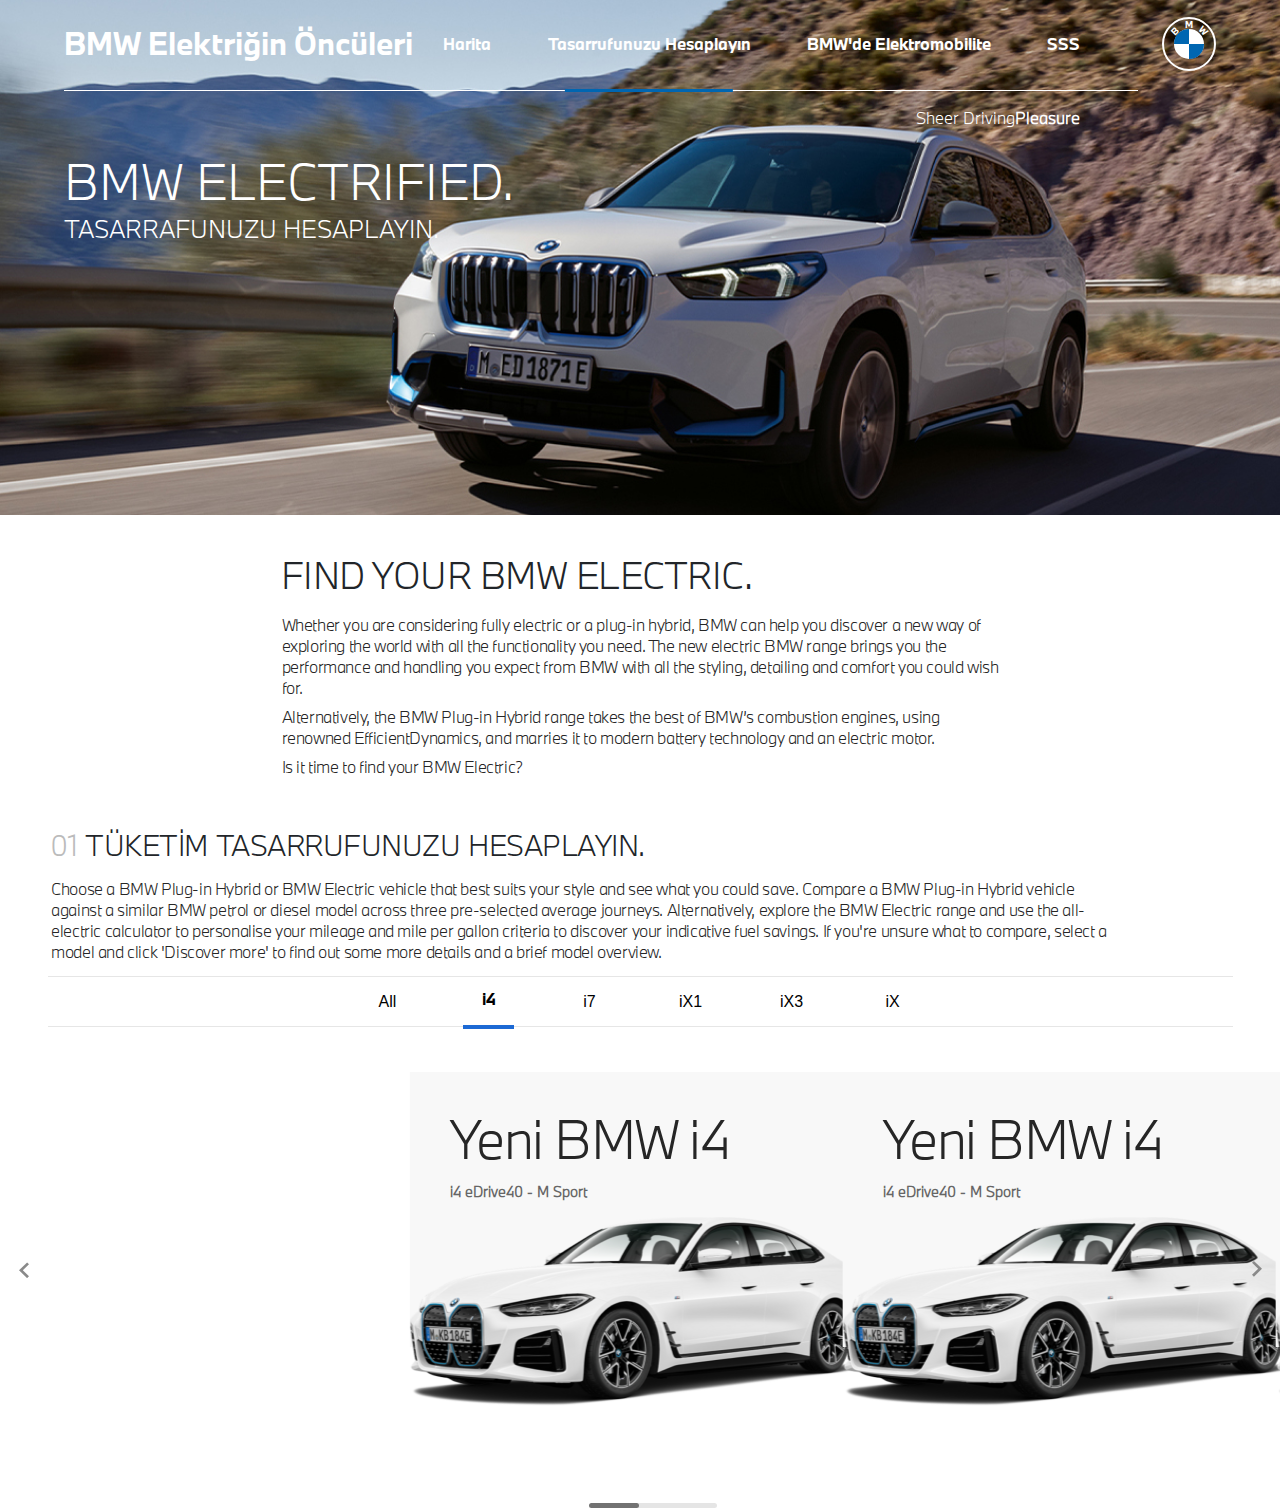
==== calculate-savings.html @ fb5e74b5 "swiper start" ====
<!DOCTYPE html>
<html lang="en">

<head>
    <meta charset="UTF-8">
    <meta http-equiv="X-UA-Compatible" content="IE=edge">
    <link rel="stylesheet" href="assets/css/style.css" />
    <link rel="stylesheet" href="https://cdn.jsdelivr.net/npm/bootstrap@4.3.1/dist/css/bootstrap.min.css"
        integrity="sha384-ggOyR0iXCbMQv3Xipma34MD+dH/1fQ784/j6cY/iJTQUOhcWr7x9JvoRxT2MZw1T" crossorigin="anonymous">
        <link
  rel="stylesheet"
  href="https://cdn.jsdelivr.net/npm/swiper@8/swiper-bundle.min.css"
/>
    <meta name="viewport" content="width=device-width, initial-scale=1.0">
    <title>Document</title>
</head>

<body>
    <header>
        <div class="banner">
            <div class="banner-container text-white">
                <div class="navigation-bar d-flex flex-column justify-content-center align-items-center">
                    <div class="navigation d-flex align-items-center justify-content-between">
                        <div id="menuButton" onclick="openNav()">
                            <div class="bar"></div>
                            <div class="bar"></div>
                            <div class="bar"></div>
                        </div>
                        <div id="mySidebar" class="sidebar">
                            <div class="menuHeader d-flex justify-content-between align-items-center">
                                <div>
                                    BMW Elektrix
                                </div>
                                <div class="logoContainer logo-54">
                                    <div class="logo logo-54" style="border: 2px solid#6F6F6F;">
                                        <span class="b" style="color:#6F6F6F">B</span>
                                        <span class="m" style="color:#6F6F6F">M</span>
                                        <span class="w" style="color:#6F6F6F">W</span>
                                        <div class="circle-inner" style="border: 1px solid #6F6F6F;">
                                            <div class="shape s1"></div>
                                            <div class="shape s2"></div>
                                            <div class="shape s3"></div>
                                            <div class="shape s4"></div>
                                        </div>
                                    </div>
                                </div>
                            </div>
                            <div>
                                <div class="menuOptions">
                                    <div class="closeButton">
                                        <a href="javascript:void(0)" onclick="closeNav()">
                                            <i>
                                                <img src="assets/icons/Close.svg">
                                            </i>
                                        </a>
                                    </div>
                                    <ul>
                                        <li>
                                            <a href="#">
                                                <span>Harita</span>
                                                <i>
                                                    <img src="assets/icons/Path.svg">
                                                </i>
                                            </a>
                                        </li>
                                        <li>
                                            <a href="#">
                                                <span>Tasarrufunuzu Hesaplayın</span>
                                                <i>
                                                    <img src="assets/icons/Path.svg">
                                                </i>
                                            </a>
                                        </li>
                                        <li>
                                            <a href="#">
                                                <span>Sıkça Sorulan Sorular</span>
                                                <i>
                                                    <img src="assets/icons/Path.svg">
                                                </i>
                                            </a>
                                        </li>
                                        <li>
                                            <a href="#">
                                                <span>BMW'de Elektromobilite</span>
                                                <i>
                                                    <img src="assets/icons/Path.svg">
                                                </i>
                                            </a>
                                        </li>
                                    </ul>
                                </div>
                            </div>
                        </div>
                        <nav class="d-flex justify-content-between align-items-center text-center">
                            <div class="nav-title">
                                <span>BMW Elektriğin Öncüleri</span>
                            </div>
                            <div class="nav-item">
                                <a href="#">Harita</a>
                            </div>
                            <div class="nav-item nav-item-active">
                                <a href="#">Tasarrufunuzu Hesaplayın</a>
                            </div>
                            <div class="nav-item">
                                <a href="#">BMW'de Elektromobilite</a>
                            </div>
                            <div class="nav-item">
                                <a href="#">SSS</a>
                            </div>
                        </nav>
                        <div>
                            <div class="logoContainer logo-54">
                                <div class="logo logo-54">
                                    <span class="b">B</span><span class="m">M</span><span class="w">W</span>
                                    <div class="circle-inner">
                                        <div class="shape s1"></div>
                                        <div class="shape s2"></div>
                                        <div class="shape s3"></div>
                                        <div class="shape s4"></div>
                                    </div>
                                </div>
                            </div>
                        </div>
                    </div>
                    <div class="nav-sub-text lightText">
                        Sheer Driving <span style="font-weight: bold;"> Pleasure</span>
                    </div>
                </div>
                <div class="bannerTextsDiv lightText">
                    <h1 class="banner-title">BMW ELECTRIFIED.</h1>
                    <h2 class="banner-text">TASARRAFUNUZU HESAPLAYIN.</h2>
                </div>
            </div>
        </div>
    </header>

    <main>
        <section class="section-findYour section-container">
            <div class="findYour d-flex flex-column lightText">
                <h2 class="findYour-title">
                    FIND YOUR BMW ELECTRIC.
                </h2>
                <div class="findYour-texts">
                    <h3>
                        Whether you are considering fully electric or a plug-in hybrid, BMW can help you discover a new
                        way
                        of
                        exploring the
                        world with all the functionality you need. The new electric BMW range brings you the performance
                        and
                        handling
                        you expect from BMW with all the styling, detailing and comfort you could wish for.
                    </h3>
                    <h3>
                        Alternatively, the BMW Plug-in Hybrid range takes the best of BMW’s combustion engines, using
                        renowned
                        EfficientDynamics, and marries it to modern battery technology and an electric motor.
                    </h3>
                    <h3>
                        Is it time to find your BMW Electric?
                    </h3>
                </div>
            </div>
        </section>
        <section class="section-01 section-container">
            <div class="group01 d-flex flex-column lightText">
                <h2 class="group01-title">
                    <span style="color: #BBBBBB;">01</span> <span>TÜKETİM</span> <span>TASARRUFUNUZU</span> <span>HESAPLAYIN.</span>
                </h2>
                <h3 class="group01-texts">
                    Choose a BMW Plug-in Hybrid or BMW Electric vehicle that best suits your style and see what you
                    could
                    save. Compare a BMW Plug-in Hybrid vehicle against a similar BMW petrol or diesel model across three
                    pre-selected average journeys. Alternatively, explore the BMW Electric range and use the
                    all-electric
                    calculator to personalise your mileage and mile per gallon criteria to discover your indicative fuel
                    savings. If you're unsure what to compare, select a model and click 'Discover more' to find out some
                    more details and a brief model overview.
                </h3>
            </div>
        </section>
        <section class="models-nav-section">
            <div class="models-nav-container d-flex justify-content-center">
                <div class="models-nav d-flex justify-content-between align-items-center">
                    <div class="models-nav-item">
                        <a href="#">All</a>
                    </div>
                    <div class="models-nav-item models-nav-item-active">
                        <a href="#">i4</a>
                    </div>
                    <div class="models-nav-item">
                        <a href="#">i7</a>
                    </div>
                    <div class="models-nav-item">
                        <a href="#">iX1</a>
                    </div>
                    <div class="models-nav-item">
                        <a href="#">iX3</a>
                    </div>
                    <div class="models-nav-item">
                        <a href="#">iX</a>
                    </div>
            </div>
            </div>
        </section>
        <section class="models-select-section">
            <div class="models-select-container">
                <div class="swiper parent-slider">
                    <div class="swiper-wrapper">
                      <div class="swiper-slide">
                        <div class="slide-content">
                            <div class="slide-texts">
                                <h2 class="slide-title">Yeni BMW i4</h2>
                                <p class="slide-text">i4 eDrive40 - M Sport</p>
                            </div>
                            <img src="assets/images/ssws4gz2ka14vjafolvwyneys0ac 1.png">
                        </div>
                      </div>
                      <div class="swiper-slide">
                        <div class="slide-content">
                            <div class="slide-texts">
                                <h2 class="slide-title">Yeni BMW i4</h2>
                                <p class="slide-text">i4 eDrive40 - M Sport</p>
                            </div>
                            <img src="assets/images/ssws4gz2ka14vjafolvwyneys0ac 1.png">
                        </div>
                      </div>
                      <div class="swiper-slide">
                        <div class="slide-content">
                            <div class="slide-texts">
                                <h2 class="slide-title">Yeni BMW i4</h2>
                                <p class="slide-text">i4 eDrive40 - M Sport</p>
                            </div>
                            <img src="assets/images/ssws4gz2ka14vjafolvwyneys0ac 1.png">
                        </div>
                      </div>
                    </div>
                  
                    <!-- If we need navigation buttons -->
                    <div class="swiper-button-prev"><i><img src="assets/icons/Path.svg" style="rotate:180deg"></i></div>
                    <div class="swiper-button-next"><i><img src="assets/icons/Path.svg"></i></div>
                  
                    <!--
                    <div class="select-model-button bg-warning">
                        <button><i><img src="assets/icons/Vector.svg"></i>Bu modeli seç</button>
                    </div>
                    -->

                    <!-- If we need scrollbar -->
                    <div class="swiper-scrollbar"></div>
                  </div>
            </div>
        </section>
    </main>

    <footer>

    </footer>

</body>
<script src="https://cdn.jsdelivr.net/npm/bootstrap@4.3.1/dist/js/bootstrap.min.js"
    integrity="sha384-JjSmVgyd0p3pXB1rRibZUAYoIIy6OrQ6VrjIEaFf/nJGzIxFDsf4x0xIM+B07jRM"
    crossorigin="anonymous"></script>
    <script src="https://cdn.jsdelivr.net/npm/swiper@8/swiper-bundle.min.js"></script>
<script src="https://code.jquery.com/jquery-3.3.1.slim.min.js"
    integrity="sha384-q8i/X+965DzO0rT7abK41JStQIAqVgRVzpbzo5smXKp4YfRvH+8abtTE1Pi6jizo"
    crossorigin="anonymous"></script>
<script src="https://cdn.jsdelivr.net/npm/popper.js@1.14.7/dist/umd/popper.min.js"
    integrity="sha384-UO2eT0CpHqdSJQ6hJty5KVphtPhzWj9WO1clHTMGa3JDZwrnQq4sF86dIHNDz0W1"
    crossorigin="anonymous"></script>
<script src="assets/js/index.js"></script>

</html>
---- assets/css/style.css ----
@import "./_reboot.css";
@import "./header.css";
@import "./utils.css";
@import "./calculate-savings/section-findYour.css";
@import "./calculate-savings/section-01.css";
@import "./calculate-savings/models-nav-section.css";
@import "./calculate-savings/models-select-section.css";


@font-face {
  font-family: 'BMWTypeNext-Light';
  src:  url('../fonts/BMWTypeNext-Light.woff2') format('woff2');
  src:  url('../fonts/BMWTypeNext-Light.woff2') format('woff');
}

@font-face {
  font-family: 'BMWTypeNext-Bold';
  src:  url('../fonts/BMWTypeNext-Bold.woff2') format('woff2');
  src:  url('../fonts/BMWTypeNext-Bold.woff2') format('woff');
}
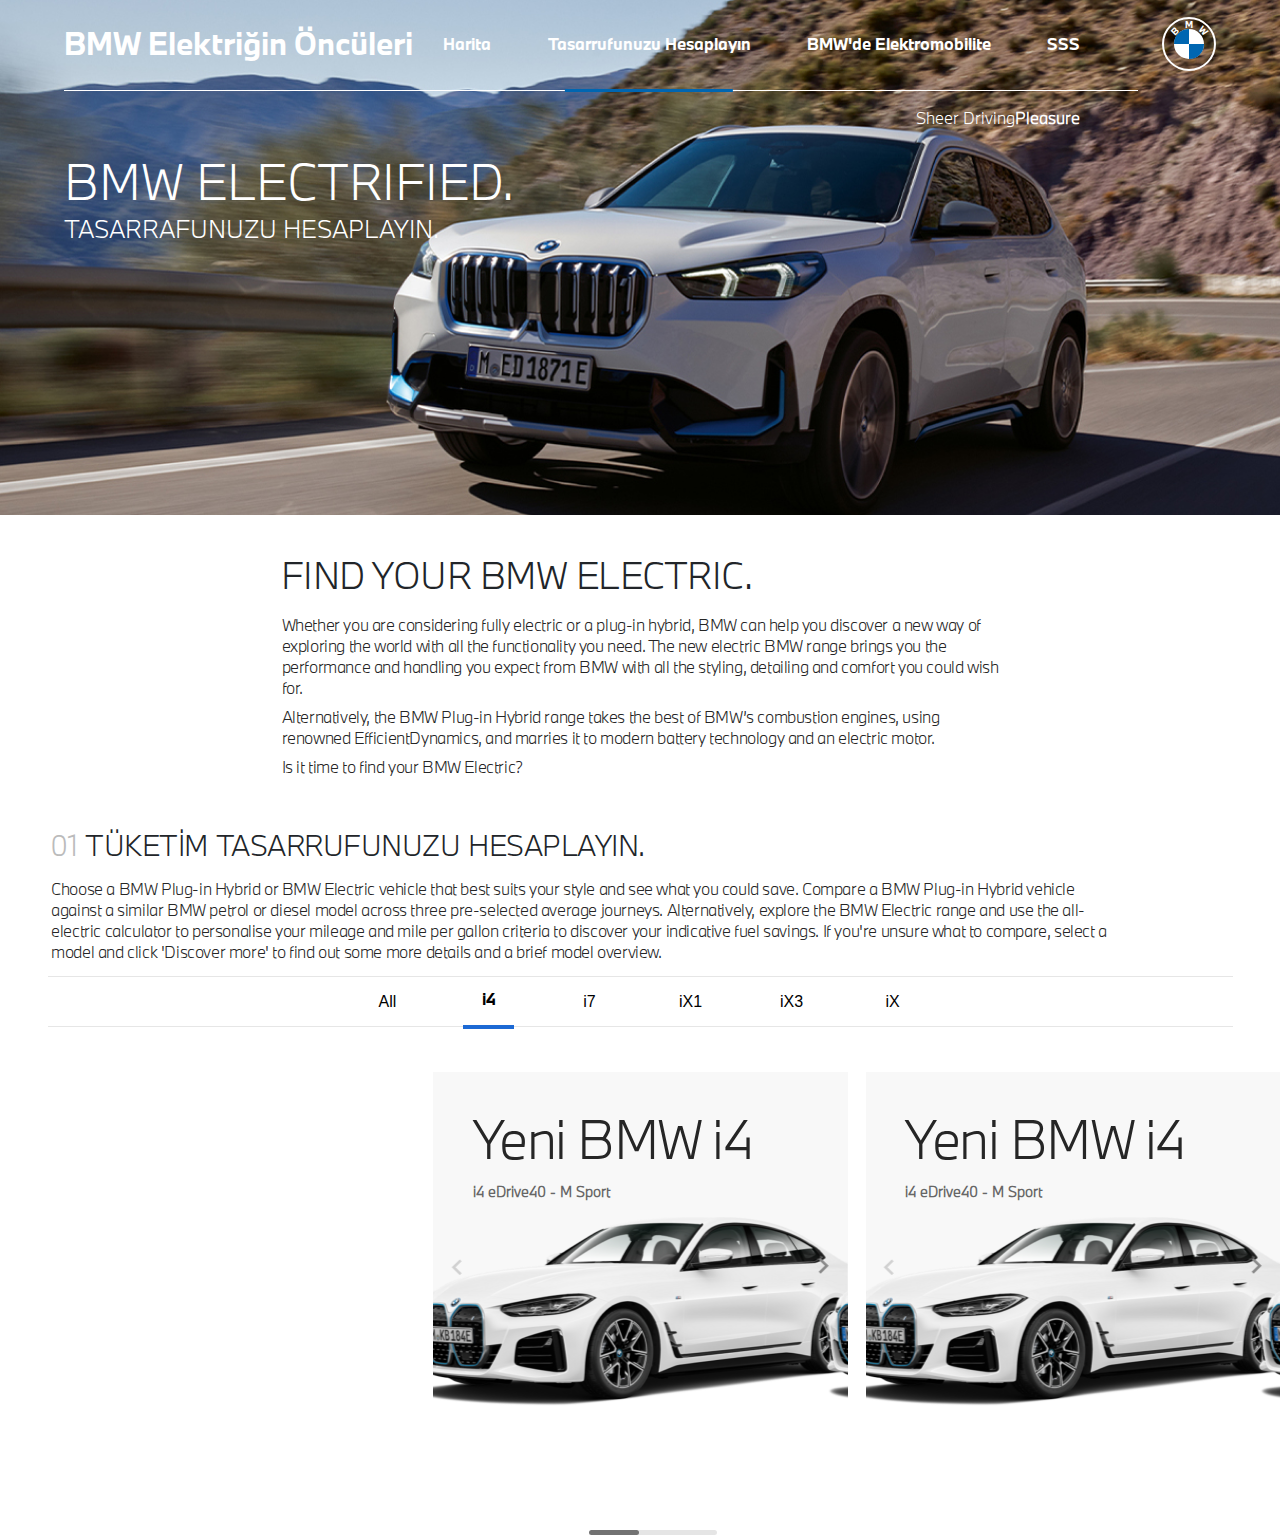
==== commit c261d0a5: "swiper completed, data should be fetched" ====
--- a/calculate-savings.html
+++ b/calculate-savings.html
@@ -7,10 +7,7 @@
     <link rel="stylesheet" href="assets/css/style.css" />
     <link rel="stylesheet" href="https://cdn.jsdelivr.net/npm/bootstrap@4.3.1/dist/css/bootstrap.min.css"
         integrity="sha384-ggOyR0iXCbMQv3Xipma34MD+dH/1fQ784/j6cY/iJTQUOhcWr7x9JvoRxT2MZw1T" crossorigin="anonymous">
-        <link
-  rel="stylesheet"
-  href="https://cdn.jsdelivr.net/npm/swiper@8/swiper-bundle.min.css"
-/>
+    <link rel="stylesheet" href="https://cdn.jsdelivr.net/npm/swiper@8/swiper-bundle.min.css" />
     <meta name="viewport" content="width=device-width, initial-scale=1.0">
     <title>Document</title>
 </head>
@@ -165,7 +162,8 @@
         <section class="section-01 section-container">
             <div class="group01 d-flex flex-column lightText">
                 <h2 class="group01-title">
-                    <span style="color: #BBBBBB;">01</span> <span>TÜKETİM</span> <span>TASARRUFUNUZU</span> <span>HESAPLAYIN.</span>
+                    <span style="color: #BBBBBB;">01</span> <span>TÜKETİM</span> <span>TASARRUFUNUZU</span>
+                    <span>HESAPLAYIN.</span>
                 </h2>
                 <h3 class="group01-texts">
                     Choose a BMW Plug-in Hybrid or BMW Electric vehicle that best suits your style and see what you
@@ -200,55 +198,150 @@
                     <div class="models-nav-item">
                         <a href="#">iX</a>
                     </div>
-            </div>
+                </div>
             </div>
         </section>
         <section class="models-select-section">
             <div class="models-select-container">
                 <div class="swiper parent-slider">
                     <div class="swiper-wrapper">
-                      <div class="swiper-slide">
-                        <div class="slide-content">
-                            <div class="slide-texts">
-                                <h2 class="slide-title">Yeni BMW i4</h2>
-                                <p class="slide-text">i4 eDrive40 - M Sport</p>
-                            </div>
-                            <img src="assets/images/ssws4gz2ka14vjafolvwyneys0ac 1.png">
-                        </div>
-                      </div>
-                      <div class="swiper-slide">
-                        <div class="slide-content">
-                            <div class="slide-texts">
-                                <h2 class="slide-title">Yeni BMW i4</h2>
-                                <p class="slide-text">i4 eDrive40 - M Sport</p>
-                            </div>
-                            <img src="assets/images/ssws4gz2ka14vjafolvwyneys0ac 1.png">
-                        </div>
-                      </div>
-                      <div class="swiper-slide">
-                        <div class="slide-content">
-                            <div class="slide-texts">
-                                <h2 class="slide-title">Yeni BMW i4</h2>
-                                <p class="slide-text">i4 eDrive40 - M Sport</p>
-                            </div>
-                            <img src="assets/images/ssws4gz2ka14vjafolvwyneys0ac 1.png">
-                        </div>
-                      </div>
-                    </div>
-                  
-                    <!-- If we need navigation buttons -->
-                    <div class="swiper-button-prev"><i><img src="assets/icons/Path.svg" style="rotate:180deg"></i></div>
-                    <div class="swiper-button-next"><i><img src="assets/icons/Path.svg"></i></div>
-                  
-                    <!--
-                    <div class="select-model-button bg-warning">
-                        <button><i><img src="assets/icons/Vector.svg"></i>Bu modeli seç</button>
-                    </div>
-                    -->
+                        <div class="swiper-slide parent-swiper-slide">
+                            <div class="swiper child-slider">
+                                <div class="swiper-wrapper">
+                                    <div class="swiper-slide child-swiper-slide" onmouseover="newImg(this)" onmouseout="oldImg(this)">
+                                        <div class="slide-content">
+                                            <div class="slide-texts">
+                                                <h2 class="slide-title">Yeni BMW i4</h2>
+                                                <p class="slide-text">i4 eDrive40 - M Sport</p>
+                                            </div>
+                                            <img src="assets/images/ssws4gz2ka14vjafolvwyneys0ac 1.png" class="slide-img">
+                                        </div>
+                                        <div class="select-model-button">
+                                            <button><i><img src="assets/icons/Vector.svg"></i><span>Bu modeli seç</span></button>
+                                        </div>
+                                    </div>
+                                    <div class="swiper-slide child-swiper-slide">
+                                        <div class="slide-content">
+                                            <div class="slide-texts">
+                                                <h2 class="slide-title">Yeni BMW i4</h2>
+                                                <p class="slide-text">i4 eDrive40 - M Sport</p>
+                                            </div>
+                                            <img src="assets/images/ssws4gz2ka14vjafolvwyneys0ac 1.png">
+                                        </div>
+                                        <div class="select-model-button ">
+                                            <button><i><img src="assets/icons/Vector.svg"></i><span>Bu modeli seç</span></button>
+                                        </div>
+                                    </div>
+                                    <div class="swiper-slide child-swiper-slide">
+                                        <div class="slide-content">
+                                            <div class="slide-texts">
+                                                <h2 class="slide-title">Yeni BMW i4</h2>
+                                                <p class="slide-text">i4 eDrive40 - M Sport</p>
+                                            </div>
+                                            <img src="assets/images/ssws4gz2ka14vjafolvwyneys0ac 1.png">
+                                        </div>
+                                        <div class="select-model-button ">
+                                            <button><i><img src="assets/icons/Vector.svg"></i><span>Bu modeli seç</span></button>
+                                        </div>
+                                    </div>
+                                </div>
+                                <div class="swiper-button-prev"><i><img src="assets/icons/Path.svg" style="rotate:180deg"></i></div>
+                                <div class="swiper-button-next"><i><img src="assets/icons/Path.svg"></i></div>
+                            </div>
+                        </div>
+                        <div class="swiper-slide parent-swiper-slide">
+                            <div class="swiper child-slider">
+                                <div class="swiper-wrapper">
+                                    <div class="swiper-slide child-swiper-slide">
+                                        <div class="slide-content">
+                                            <div class="slide-texts">
+                                                <h2 class="slide-title">Yeni BMW i4</h2>
+                                                <p class="slide-text">i4 eDrive40 - M Sport</p>
+                                            </div>
+                                            <img src="assets/images/ssws4gz2ka14vjafolvwyneys0ac 1.png">
+                                        </div>
+                                        <div class="select-model-button ">
+                                            <button><i><img src="assets/icons/Vector.svg"></i><span>Bu modeli seç</span></button>
+                                        </div>
+                                    </div>
+                                    <div class="swiper-slide child-swiper-slide">
+                                        <div class="slide-content">
+                                            <div class="slide-texts">
+                                                <h2 class="slide-title">Yeni BMW i4</h2>
+                                                <p class="slide-text">i4 eDrive40 - M Sport</p>
+                                            </div>
+                                            <img src="assets/images/ssws4gz2ka14vjafolvwyneys0ac 1.png">
+                                        </div>
+                                        <div class="select-model-button ">
+                                            <button><i><img src="assets/icons/Vector.svg"></i><span>Bu modeli seç</span></button>
+                                        </div>
+                                    </div>
+                                    <div class="swiper-slide child-swiper-slide">
+                                        <div class="slide-content">
+                                            <div class="slide-texts">
+                                                <h2 class="slide-title">Yeni BMW i4</h2>
+                                                <p class="slide-text">i4 eDrive40 - M Sport</p>
+                                            </div>
+                                            <img src="assets/images/ssws4gz2ka14vjafolvwyneys0ac 1.png">
+                                        </div>
+                                        <div class="select-model-button ">
+                                            <button><i><img src="assets/icons/Vector.svg"></i><span>Bu modeli seç</span></button>
+                                        </div>
+                                    </div>
+                                </div>
+                                <div class="swiper-button-prev"><i><img src="assets/icons/Path.svg" style="rotate:180deg"></i></div>
+                                <div class="swiper-button-next"><i><img src="assets/icons/Path.svg"></i></div>
+                            </div>
+                        </div>
+                        <div class="swiper-slide parent-swiper-slide">
+                            <div class="swiper child-slider">
+                                <div class="swiper-wrapper">
+                                    <div class="swiper-slide child-swiper-slide">
+                                        <div class="slide-content">
+                                            <div class="slide-texts">
+                                                <h2 class="slide-title">Yeni BMW i4</h2>
+                                                <p class="slide-text">i4 eDrive40 - M Sport</p>
+                                            </div>
+                                            <img src="assets/images/ssws4gz2ka14vjafolvwyneys0ac 1.png">
+                                        </div>
+                                        <div class="select-model-button ">
+                                            <button><i><img src="assets/icons/Vector.svg"></i><span>Bu modeli seç</span></button>
+                                        </div>
+                                    </div>
+                                    <div class="swiper-slide child-swiper-slide">
+                                        <div class="slide-content">
+                                            <div class="slide-texts">
+                                                <h2 class="slide-title">Yeni BMW i4</h2>
+                                                <p class="slide-text">i4 eDrive40 - M Sport</p>
+                                            </div>
+                                            <img src="assets/images/ssws4gz2ka14vjafolvwyneys0ac 1.png">
+                                        </div>
+                                        <div class="select-model-button ">
+                                            <button><i><img src="assets/icons/Vector.svg"></i><span>Bu modeli seç</span></button>
+                                        </div>
+                                    </div>
+                                    <div class="swiper-slide child-swiper-slide">
+                                        <div class="slide-content">
+                                            <div class="slide-texts">
+                                                <h2 class="slide-title">Yeni BMW i4</h2>
+                                                <p class="slide-text">i4 eDrive40 - M Sport</p>
+                                            </div>
+                                            <img src="assets/images/ssws4gz2ka14vjafolvwyneys0ac 1.png">
+                                        </div>
+                                        <div class="select-model-button ">
+                                            <button><i><img src="assets/icons/Vector.svg"></i><span>Bu modeli seç</span></button>
+                                        </div>
+                                    </div>
+                                </div>
+                                <div class="swiper-button-prev"><i><img src="assets/icons/Path.svg" style="rotate:180deg"></i></div>
+                                <div class="swiper-button-next"><i><img src="assets/icons/Path.svg"></i></div>
+                            </div>
+                        </div>
+                    </div>
 
                     <!-- If we need scrollbar -->
-                    <div class="swiper-scrollbar"></div>
-                  </div>
+                    <div class="swiper-scrollbar parent-swiper-scrollbar"></div>
+                </div>
             </div>
         </section>
     </main>
@@ -261,7 +354,7 @@
 <script src="https://cdn.jsdelivr.net/npm/bootstrap@4.3.1/dist/js/bootstrap.min.js"
     integrity="sha384-JjSmVgyd0p3pXB1rRibZUAYoIIy6OrQ6VrjIEaFf/nJGzIxFDsf4x0xIM+B07jRM"
     crossorigin="anonymous"></script>
-    <script src="https://cdn.jsdelivr.net/npm/swiper@8/swiper-bundle.min.js"></script>
+<script src="https://cdn.jsdelivr.net/npm/swiper@8/swiper-bundle.min.js"></script>
 <script src="https://code.jquery.com/jquery-3.3.1.slim.min.js"
     integrity="sha384-q8i/X+965DzO0rT7abK41JStQIAqVgRVzpbzo5smXKp4YfRvH+8abtTE1Pi6jizo"
     crossorigin="anonymous"></script>
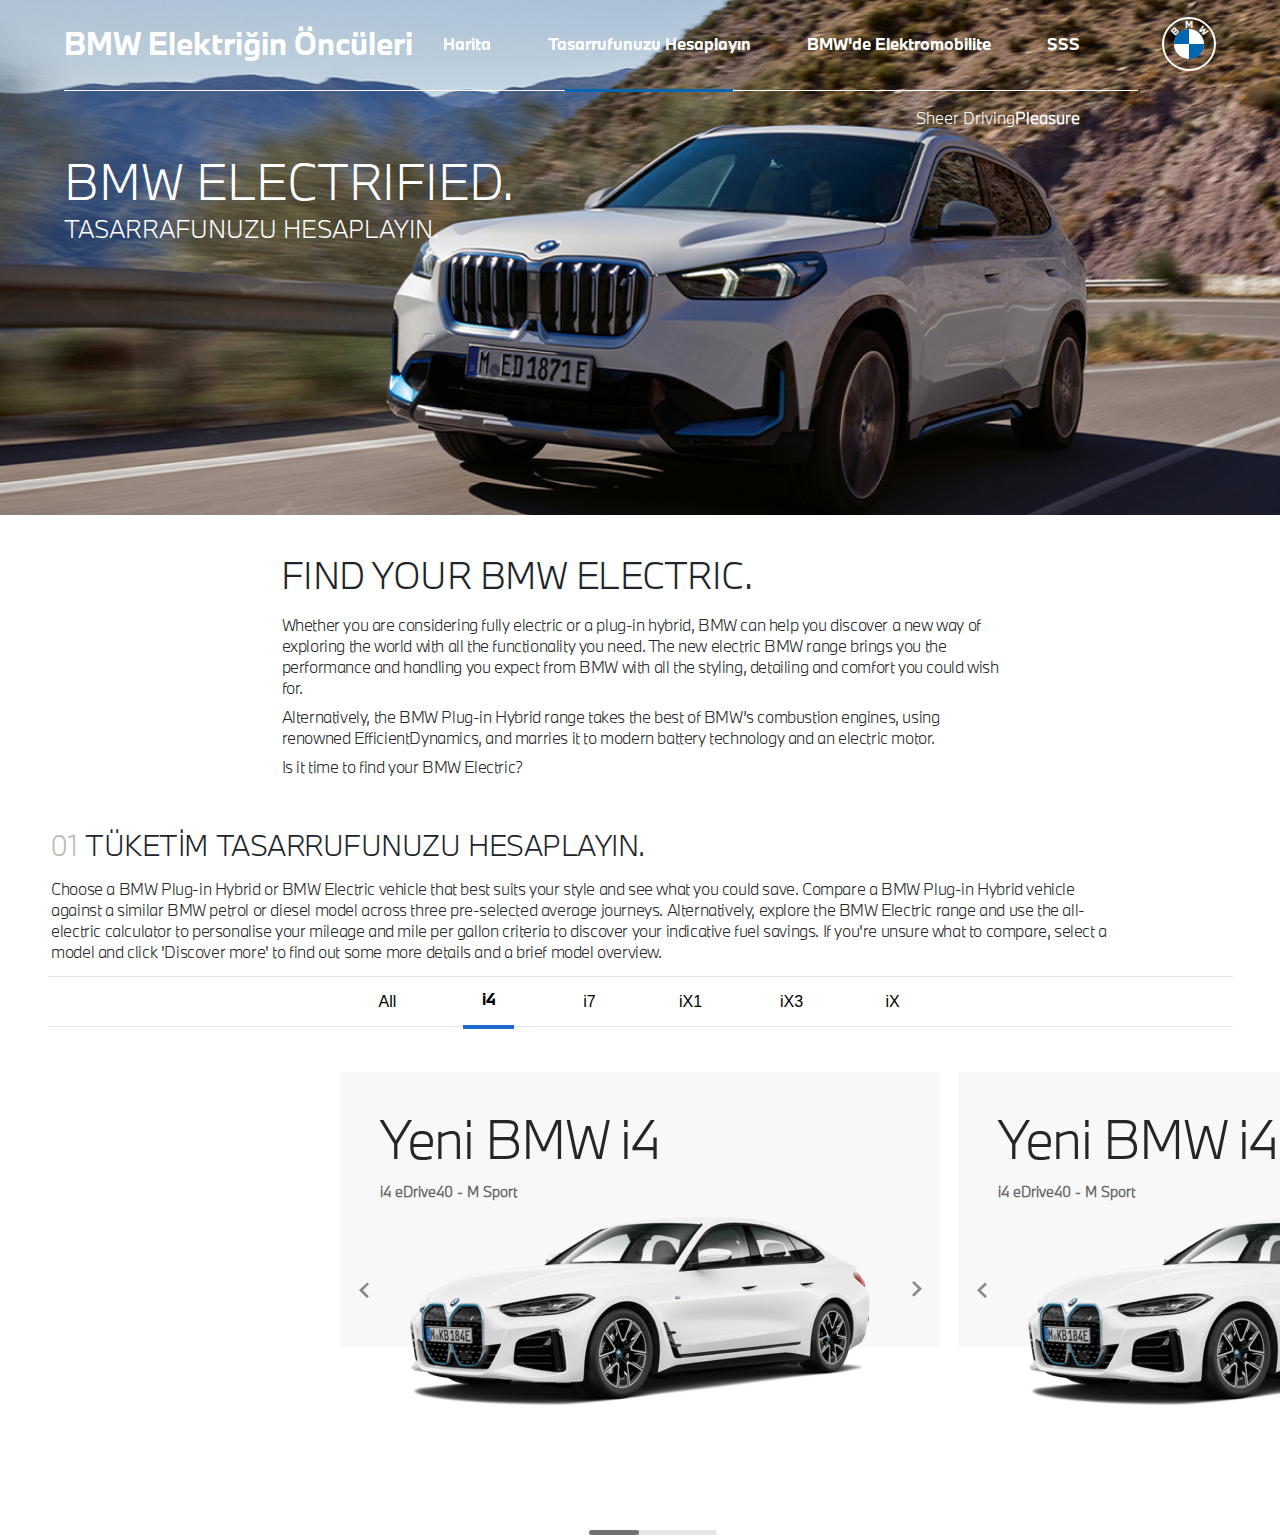
==== commit c282ed8e: "swiper width fixed" ====
--- a/calculate-savings.html
+++ b/calculate-savings.html
@@ -220,27 +220,27 @@
                                             <button><i><img src="assets/icons/Vector.svg"></i><span>Bu modeli seç</span></button>
                                         </div>
                                     </div>
-                                    <div class="swiper-slide child-swiper-slide">
-                                        <div class="slide-content">
-                                            <div class="slide-texts">
-                                                <h2 class="slide-title">Yeni BMW i4</h2>
-                                                <p class="slide-text">i4 eDrive40 - M Sport</p>
-                                            </div>
-                                            <img src="assets/images/ssws4gz2ka14vjafolvwyneys0ac 1.png">
-                                        </div>
-                                        <div class="select-model-button ">
-                                            <button><i><img src="assets/icons/Vector.svg"></i><span>Bu modeli seç</span></button>
-                                        </div>
-                                    </div>
-                                    <div class="swiper-slide child-swiper-slide">
-                                        <div class="slide-content">
-                                            <div class="slide-texts">
-                                                <h2 class="slide-title">Yeni BMW i4</h2>
-                                                <p class="slide-text">i4 eDrive40 - M Sport</p>
-                                            </div>
-                                            <img src="assets/images/ssws4gz2ka14vjafolvwyneys0ac 1.png">
-                                        </div>
-                                        <div class="select-model-button ">
+                                    <div class="swiper-slide child-swiper-slide" onmouseover="newImg(this)" onmouseout="oldImg(this)">
+                                        <div class="slide-content">
+                                            <div class="slide-texts">
+                                                <h2 class="slide-title">Yeni BMW i4</h2>
+                                                <p class="slide-text">i4 eDrive40 - M Sport</p>
+                                            </div>
+                                            <img src="assets/images/ssws4gz2ka14vjafolvwyneys0ac 1.png" class="slide-img">
+                                        </div>
+                                        <div class="select-model-button">
+                                            <button><i><img src="assets/icons/Vector.svg"></i><span>Bu modeli seç</span></button>
+                                        </div>
+                                    </div>
+                                    <div class="swiper-slide child-swiper-slide" onmouseover="newImg(this)" onmouseout="oldImg(this)">
+                                        <div class="slide-content">
+                                            <div class="slide-texts">
+                                                <h2 class="slide-title">Yeni BMW i4</h2>
+                                                <p class="slide-text">i4 eDrive40 - M Sport</p>
+                                            </div>
+                                            <img src="assets/images/ssws4gz2ka14vjafolvwyneys0ac 1.png" class="slide-img">
+                                        </div>
+                                        <div class="select-model-button">
                                             <button><i><img src="assets/icons/Vector.svg"></i><span>Bu modeli seç</span></button>
                                         </div>
                                     </div>
@@ -252,39 +252,39 @@
                         <div class="swiper-slide parent-swiper-slide">
                             <div class="swiper child-slider">
                                 <div class="swiper-wrapper">
-                                    <div class="swiper-slide child-swiper-slide">
-                                        <div class="slide-content">
-                                            <div class="slide-texts">
-                                                <h2 class="slide-title">Yeni BMW i4</h2>
-                                                <p class="slide-text">i4 eDrive40 - M Sport</p>
-                                            </div>
-                                            <img src="assets/images/ssws4gz2ka14vjafolvwyneys0ac 1.png">
-                                        </div>
-                                        <div class="select-model-button ">
-                                            <button><i><img src="assets/icons/Vector.svg"></i><span>Bu modeli seç</span></button>
-                                        </div>
-                                    </div>
-                                    <div class="swiper-slide child-swiper-slide">
-                                        <div class="slide-content">
-                                            <div class="slide-texts">
-                                                <h2 class="slide-title">Yeni BMW i4</h2>
-                                                <p class="slide-text">i4 eDrive40 - M Sport</p>
-                                            </div>
-                                            <img src="assets/images/ssws4gz2ka14vjafolvwyneys0ac 1.png">
-                                        </div>
-                                        <div class="select-model-button ">
-                                            <button><i><img src="assets/icons/Vector.svg"></i><span>Bu modeli seç</span></button>
-                                        </div>
-                                    </div>
-                                    <div class="swiper-slide child-swiper-slide">
-                                        <div class="slide-content">
-                                            <div class="slide-texts">
-                                                <h2 class="slide-title">Yeni BMW i4</h2>
-                                                <p class="slide-text">i4 eDrive40 - M Sport</p>
-                                            </div>
-                                            <img src="assets/images/ssws4gz2ka14vjafolvwyneys0ac 1.png">
-                                        </div>
-                                        <div class="select-model-button ">
+                                    <div class="swiper-slide child-swiper-slide" onmouseover="newImg(this)" onmouseout="oldImg(this)">
+                                        <div class="slide-content">
+                                            <div class="slide-texts">
+                                                <h2 class="slide-title">Yeni BMW i4</h2>
+                                                <p class="slide-text">i4 eDrive40 - M Sport</p>
+                                            </div>
+                                            <img src="assets/images/ssws4gz2ka14vjafolvwyneys0ac 1.png" class="slide-img">
+                                        </div>
+                                        <div class="select-model-button">
+                                            <button><i><img src="assets/icons/Vector.svg"></i><span>Bu modeli seç</span></button>
+                                        </div>
+                                    </div>
+                                    <div class="swiper-slide child-swiper-slide" onmouseover="newImg(this)" onmouseout="oldImg(this)">
+                                        <div class="slide-content">
+                                            <div class="slide-texts">
+                                                <h2 class="slide-title">Yeni BMW i4</h2>
+                                                <p class="slide-text">i4 eDrive40 - M Sport</p>
+                                            </div>
+                                            <img src="assets/images/ssws4gz2ka14vjafolvwyneys0ac 1.png" class="slide-img">
+                                        </div>
+                                        <div class="select-model-button">
+                                            <button><i><img src="assets/icons/Vector.svg"></i><span>Bu modeli seç</span></button>
+                                        </div>
+                                    </div>
+                                    <div class="swiper-slide child-swiper-slide" onmouseover="newImg(this)" onmouseout="oldImg(this)">
+                                        <div class="slide-content">
+                                            <div class="slide-texts">
+                                                <h2 class="slide-title">Yeni BMW i4</h2>
+                                                <p class="slide-text">i4 eDrive40 - M Sport</p>
+                                            </div>
+                                            <img src="assets/images/ssws4gz2ka14vjafolvwyneys0ac 1.png" class="slide-img">
+                                        </div>
+                                        <div class="select-model-button">
                                             <button><i><img src="assets/icons/Vector.svg"></i><span>Bu modeli seç</span></button>
                                         </div>
                                     </div>
@@ -296,39 +296,39 @@
                         <div class="swiper-slide parent-swiper-slide">
                             <div class="swiper child-slider">
                                 <div class="swiper-wrapper">
-                                    <div class="swiper-slide child-swiper-slide">
-                                        <div class="slide-content">
-                                            <div class="slide-texts">
-                                                <h2 class="slide-title">Yeni BMW i4</h2>
-                                                <p class="slide-text">i4 eDrive40 - M Sport</p>
-                                            </div>
-                                            <img src="assets/images/ssws4gz2ka14vjafolvwyneys0ac 1.png">
-                                        </div>
-                                        <div class="select-model-button ">
-                                            <button><i><img src="assets/icons/Vector.svg"></i><span>Bu modeli seç</span></button>
-                                        </div>
-                                    </div>
-                                    <div class="swiper-slide child-swiper-slide">
-                                        <div class="slide-content">
-                                            <div class="slide-texts">
-                                                <h2 class="slide-title">Yeni BMW i4</h2>
-                                                <p class="slide-text">i4 eDrive40 - M Sport</p>
-                                            </div>
-                                            <img src="assets/images/ssws4gz2ka14vjafolvwyneys0ac 1.png">
-                                        </div>
-                                        <div class="select-model-button ">
-                                            <button><i><img src="assets/icons/Vector.svg"></i><span>Bu modeli seç</span></button>
-                                        </div>
-                                    </div>
-                                    <div class="swiper-slide child-swiper-slide">
-                                        <div class="slide-content">
-                                            <div class="slide-texts">
-                                                <h2 class="slide-title">Yeni BMW i4</h2>
-                                                <p class="slide-text">i4 eDrive40 - M Sport</p>
-                                            </div>
-                                            <img src="assets/images/ssws4gz2ka14vjafolvwyneys0ac 1.png">
-                                        </div>
-                                        <div class="select-model-button ">
+                                    <div class="swiper-slide child-swiper-slide" onmouseover="newImg(this)" onmouseout="oldImg(this)">
+                                        <div class="slide-content">
+                                            <div class="slide-texts">
+                                                <h2 class="slide-title">Yeni BMW i4</h2>
+                                                <p class="slide-text">i4 eDrive40 - M Sport</p>
+                                            </div>
+                                            <img src="assets/images/ssws4gz2ka14vjafolvwyneys0ac 1.png" class="slide-img">
+                                        </div>
+                                        <div class="select-model-button">
+                                            <button><i><img src="assets/icons/Vector.svg"></i><span>Bu modeli seç</span></button>
+                                        </div>
+                                    </div>
+                                    <div class="swiper-slide child-swiper-slide" onmouseover="newImg(this)" onmouseout="oldImg(this)">
+                                        <div class="slide-content">
+                                            <div class="slide-texts">
+                                                <h2 class="slide-title">Yeni BMW i4</h2>
+                                                <p class="slide-text">i4 eDrive40 - M Sport</p>
+                                            </div>
+                                            <img src="assets/images/ssws4gz2ka14vjafolvwyneys0ac 1.png" class="slide-img">
+                                        </div>
+                                        <div class="select-model-button">
+                                            <button><i><img src="assets/icons/Vector.svg"></i><span>Bu modeli seç</span></button>
+                                        </div>
+                                    </div>
+                                    <div class="swiper-slide child-swiper-slide" onmouseover="newImg(this)" onmouseout="oldImg(this)">
+                                        <div class="slide-content">
+                                            <div class="slide-texts">
+                                                <h2 class="slide-title">Yeni BMW i4</h2>
+                                                <p class="slide-text">i4 eDrive40 - M Sport</p>
+                                            </div>
+                                            <img src="assets/images/ssws4gz2ka14vjafolvwyneys0ac 1.png" class="slide-img">
+                                        </div>
+                                        <div class="select-model-button">
                                             <button><i><img src="assets/icons/Vector.svg"></i><span>Bu modeli seç</span></button>
                                         </div>
                                     </div>
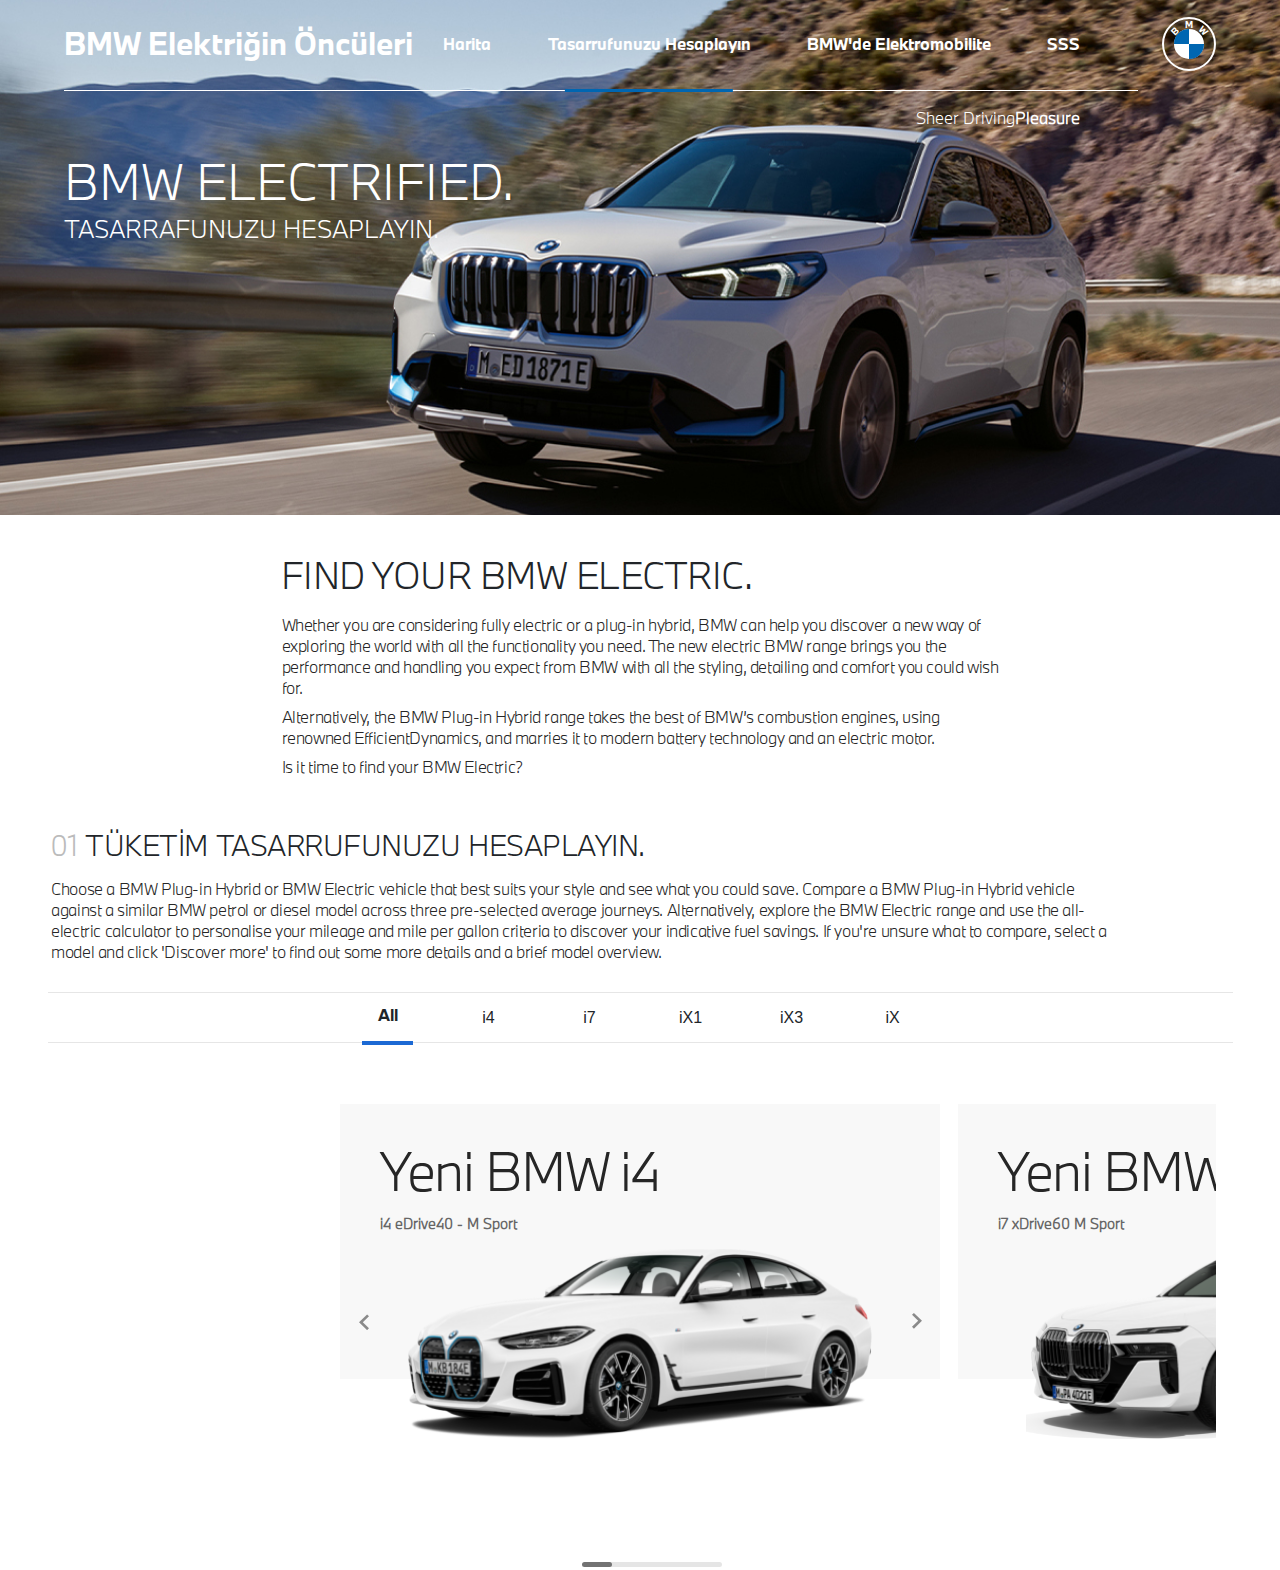
==== commit 8cdce0f5: "swiper completed for different datas" ====
--- a/calculate-savings.html
+++ b/calculate-savings.html
@@ -180,23 +180,23 @@
         <section class="models-nav-section">
             <div class="models-nav-container d-flex justify-content-center">
                 <div class="models-nav d-flex justify-content-between align-items-center">
-                    <div class="models-nav-item">
-                        <a href="#">All</a>
-                    </div>
-                    <div class="models-nav-item models-nav-item-active">
-                        <a href="#">i4</a>
-                    </div>
-                    <div class="models-nav-item">
-                        <a href="#">i7</a>
-                    </div>
-                    <div class="models-nav-item">
-                        <a href="#">iX1</a>
-                    </div>
-                    <div class="models-nav-item">
-                        <a href="#">iX3</a>
-                    </div>
-                    <div class="models-nav-item">
-                        <a href="#">iX</a>
+                    <div onclick="showAllModels(this)" class="models-nav-item models-nav-item-active cursor-pointer">
+                        <a>All</a>
+                    </div>
+                    <div onclick="showModel(this)" class="models-nav-item cursor-pointer">
+                        <a>i4</a>
+                    </div>
+                    <div onclick="showModel(this)" class="models-nav-item cursor-pointer">
+                        <a>i7</a>
+                    </div>
+                    <div onclick="showModel(this)" class="models-nav-item cursor-pointer">
+                        <a>iX1</a>
+                    </div>
+                    <div onclick="showModel(this)" class="models-nav-item cursor-pointer">
+                        <a>iX3</a>
+                    </div>
+                    <div onclick="showModel(this)" class="models-nav-item cursor-pointer">
+                        <a>iX</a>
                     </div>
                 </div>
             </div>
@@ -204,139 +204,8 @@
         <section class="models-select-section">
             <div class="models-select-container">
                 <div class="swiper parent-slider">
-                    <div class="swiper-wrapper">
-                        <div class="swiper-slide parent-swiper-slide">
-                            <div class="swiper child-slider">
-                                <div class="swiper-wrapper">
-                                    <div class="swiper-slide child-swiper-slide" onmouseover="newImg(this)" onmouseout="oldImg(this)">
-                                        <div class="slide-content">
-                                            <div class="slide-texts">
-                                                <h2 class="slide-title">Yeni BMW i4</h2>
-                                                <p class="slide-text">i4 eDrive40 - M Sport</p>
-                                            </div>
-                                            <img src="assets/images/ssws4gz2ka14vjafolvwyneys0ac 1.png" class="slide-img">
-                                        </div>
-                                        <div class="select-model-button">
-                                            <button><i><img src="assets/icons/Vector.svg"></i><span>Bu modeli seç</span></button>
-                                        </div>
-                                    </div>
-                                    <div class="swiper-slide child-swiper-slide" onmouseover="newImg(this)" onmouseout="oldImg(this)">
-                                        <div class="slide-content">
-                                            <div class="slide-texts">
-                                                <h2 class="slide-title">Yeni BMW i4</h2>
-                                                <p class="slide-text">i4 eDrive40 - M Sport</p>
-                                            </div>
-                                            <img src="assets/images/ssws4gz2ka14vjafolvwyneys0ac 1.png" class="slide-img">
-                                        </div>
-                                        <div class="select-model-button">
-                                            <button><i><img src="assets/icons/Vector.svg"></i><span>Bu modeli seç</span></button>
-                                        </div>
-                                    </div>
-                                    <div class="swiper-slide child-swiper-slide" onmouseover="newImg(this)" onmouseout="oldImg(this)">
-                                        <div class="slide-content">
-                                            <div class="slide-texts">
-                                                <h2 class="slide-title">Yeni BMW i4</h2>
-                                                <p class="slide-text">i4 eDrive40 - M Sport</p>
-                                            </div>
-                                            <img src="assets/images/ssws4gz2ka14vjafolvwyneys0ac 1.png" class="slide-img">
-                                        </div>
-                                        <div class="select-model-button">
-                                            <button><i><img src="assets/icons/Vector.svg"></i><span>Bu modeli seç</span></button>
-                                        </div>
-                                    </div>
-                                </div>
-                                <div class="swiper-button-prev"><i><img src="assets/icons/Path.svg" style="rotate:180deg"></i></div>
-                                <div class="swiper-button-next"><i><img src="assets/icons/Path.svg"></i></div>
-                            </div>
-                        </div>
-                        <div class="swiper-slide parent-swiper-slide">
-                            <div class="swiper child-slider">
-                                <div class="swiper-wrapper">
-                                    <div class="swiper-slide child-swiper-slide" onmouseover="newImg(this)" onmouseout="oldImg(this)">
-                                        <div class="slide-content">
-                                            <div class="slide-texts">
-                                                <h2 class="slide-title">Yeni BMW i4</h2>
-                                                <p class="slide-text">i4 eDrive40 - M Sport</p>
-                                            </div>
-                                            <img src="assets/images/ssws4gz2ka14vjafolvwyneys0ac 1.png" class="slide-img">
-                                        </div>
-                                        <div class="select-model-button">
-                                            <button><i><img src="assets/icons/Vector.svg"></i><span>Bu modeli seç</span></button>
-                                        </div>
-                                    </div>
-                                    <div class="swiper-slide child-swiper-slide" onmouseover="newImg(this)" onmouseout="oldImg(this)">
-                                        <div class="slide-content">
-                                            <div class="slide-texts">
-                                                <h2 class="slide-title">Yeni BMW i4</h2>
-                                                <p class="slide-text">i4 eDrive40 - M Sport</p>
-                                            </div>
-                                            <img src="assets/images/ssws4gz2ka14vjafolvwyneys0ac 1.png" class="slide-img">
-                                        </div>
-                                        <div class="select-model-button">
-                                            <button><i><img src="assets/icons/Vector.svg"></i><span>Bu modeli seç</span></button>
-                                        </div>
-                                    </div>
-                                    <div class="swiper-slide child-swiper-slide" onmouseover="newImg(this)" onmouseout="oldImg(this)">
-                                        <div class="slide-content">
-                                            <div class="slide-texts">
-                                                <h2 class="slide-title">Yeni BMW i4</h2>
-                                                <p class="slide-text">i4 eDrive40 - M Sport</p>
-                                            </div>
-                                            <img src="assets/images/ssws4gz2ka14vjafolvwyneys0ac 1.png" class="slide-img">
-                                        </div>
-                                        <div class="select-model-button">
-                                            <button><i><img src="assets/icons/Vector.svg"></i><span>Bu modeli seç</span></button>
-                                        </div>
-                                    </div>
-                                </div>
-                                <div class="swiper-button-prev"><i><img src="assets/icons/Path.svg" style="rotate:180deg"></i></div>
-                                <div class="swiper-button-next"><i><img src="assets/icons/Path.svg"></i></div>
-                            </div>
-                        </div>
-                        <div class="swiper-slide parent-swiper-slide">
-                            <div class="swiper child-slider">
-                                <div class="swiper-wrapper">
-                                    <div class="swiper-slide child-swiper-slide" onmouseover="newImg(this)" onmouseout="oldImg(this)">
-                                        <div class="slide-content">
-                                            <div class="slide-texts">
-                                                <h2 class="slide-title">Yeni BMW i4</h2>
-                                                <p class="slide-text">i4 eDrive40 - M Sport</p>
-                                            </div>
-                                            <img src="assets/images/ssws4gz2ka14vjafolvwyneys0ac 1.png" class="slide-img">
-                                        </div>
-                                        <div class="select-model-button">
-                                            <button><i><img src="assets/icons/Vector.svg"></i><span>Bu modeli seç</span></button>
-                                        </div>
-                                    </div>
-                                    <div class="swiper-slide child-swiper-slide" onmouseover="newImg(this)" onmouseout="oldImg(this)">
-                                        <div class="slide-content">
-                                            <div class="slide-texts">
-                                                <h2 class="slide-title">Yeni BMW i4</h2>
-                                                <p class="slide-text">i4 eDrive40 - M Sport</p>
-                                            </div>
-                                            <img src="assets/images/ssws4gz2ka14vjafolvwyneys0ac 1.png" class="slide-img">
-                                        </div>
-                                        <div class="select-model-button">
-                                            <button><i><img src="assets/icons/Vector.svg"></i><span>Bu modeli seç</span></button>
-                                        </div>
-                                    </div>
-                                    <div class="swiper-slide child-swiper-slide" onmouseover="newImg(this)" onmouseout="oldImg(this)">
-                                        <div class="slide-content">
-                                            <div class="slide-texts">
-                                                <h2 class="slide-title">Yeni BMW i4</h2>
-                                                <p class="slide-text">i4 eDrive40 - M Sport</p>
-                                            </div>
-                                            <img src="assets/images/ssws4gz2ka14vjafolvwyneys0ac 1.png" class="slide-img">
-                                        </div>
-                                        <div class="select-model-button">
-                                            <button><i><img src="assets/icons/Vector.svg"></i><span>Bu modeli seç</span></button>
-                                        </div>
-                                    </div>
-                                </div>
-                                <div class="swiper-button-prev"><i><img src="assets/icons/Path.svg" style="rotate:180deg"></i></div>
-                                <div class="swiper-button-next"><i><img src="assets/icons/Path.svg"></i></div>
-                            </div>
-                        </div>
+                    <div id="parent-swiper-wrapper" class="swiper-wrapper">
+
                     </div>
 
                     <!-- If we need scrollbar -->
@@ -354,10 +223,10 @@
 <script src="https://cdn.jsdelivr.net/npm/bootstrap@4.3.1/dist/js/bootstrap.min.js"
     integrity="sha384-JjSmVgyd0p3pXB1rRibZUAYoIIy6OrQ6VrjIEaFf/nJGzIxFDsf4x0xIM+B07jRM"
     crossorigin="anonymous"></script>
-<script src="https://cdn.jsdelivr.net/npm/swiper@8/swiper-bundle.min.js"></script>
 <script src="https://code.jquery.com/jquery-3.3.1.slim.min.js"
     integrity="sha384-q8i/X+965DzO0rT7abK41JStQIAqVgRVzpbzo5smXKp4YfRvH+8abtTE1Pi6jizo"
     crossorigin="anonymous"></script>
+<script src="https://cdn.jsdelivr.net/npm/swiper@8/swiper-bundle.min.js"></script>
 <script src="https://cdn.jsdelivr.net/npm/popper.js@1.14.7/dist/umd/popper.min.js"
     integrity="sha384-UO2eT0CpHqdSJQ6hJty5KVphtPhzWj9WO1clHTMGa3JDZwrnQq4sF86dIHNDz0W1"
     crossorigin="anonymous"></script>
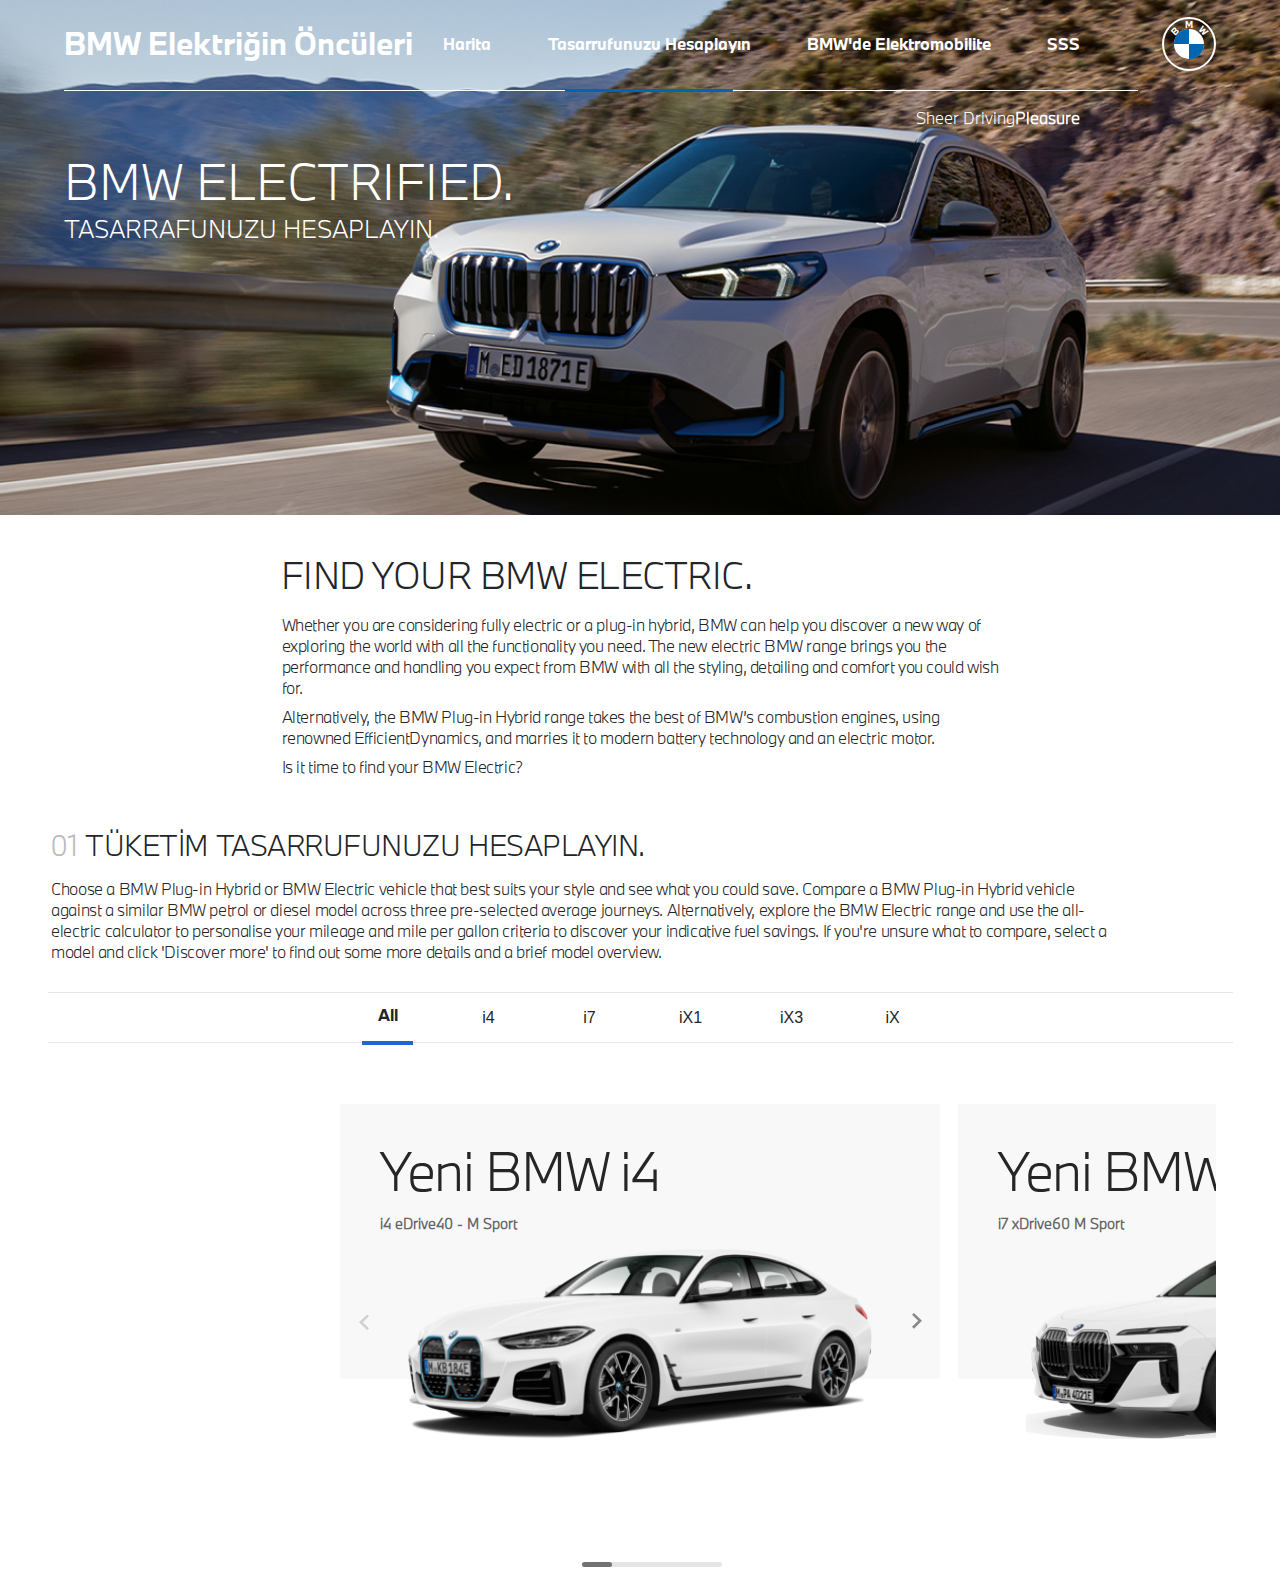
==== commit 50e78f50: "swiper fixes" ====
--- a/calculate-savings.html
+++ b/calculate-savings.html
@@ -180,24 +180,24 @@
         <section class="models-nav-section">
             <div class="models-nav-container d-flex justify-content-center">
                 <div class="models-nav d-flex justify-content-between align-items-center">
-                    <div onclick="showAllModels(this)" class="models-nav-item models-nav-item-active cursor-pointer">
+                    <button autofocus onclick="showModel(this)" class="models-nav-item models-nav-item-active cursor-pointer">
                         <a>All</a>
-                    </div>
-                    <div onclick="showModel(this)" class="models-nav-item cursor-pointer">
+                    </button>
+                    <button onclick="showModel(this)" class="models-nav-item cursor-pointer">
                         <a>i4</a>
-                    </div>
-                    <div onclick="showModel(this)" class="models-nav-item cursor-pointer">
+                    </button>
+                    <button onclick="showModel(this)" class="models-nav-item cursor-pointer">
                         <a>i7</a>
-                    </div>
-                    <div onclick="showModel(this)" class="models-nav-item cursor-pointer">
+                    </button>
+                    <button onclick="showModel(this)" class="models-nav-item cursor-pointer">
                         <a>iX1</a>
-                    </div>
-                    <div onclick="showModel(this)" class="models-nav-item cursor-pointer">
+                    </button>
+                    <button onclick="showModel(this)" class="models-nav-item cursor-pointer">
                         <a>iX3</a>
-                    </div>
-                    <div onclick="showModel(this)" class="models-nav-item cursor-pointer">
+                    </button>
+                    <button onclick="showModel(this)" class="models-nav-item cursor-pointer">
                         <a>iX</a>
-                    </div>
+                    </button>
                 </div>
             </div>
         </section>
@@ -205,9 +205,7 @@
             <div class="models-select-container">
                 <div class="swiper parent-slider">
                     <div id="parent-swiper-wrapper" class="swiper-wrapper">
-
                     </div>
-
                     <!-- If we need scrollbar -->
                     <div class="swiper-scrollbar parent-swiper-scrollbar"></div>
                 </div>
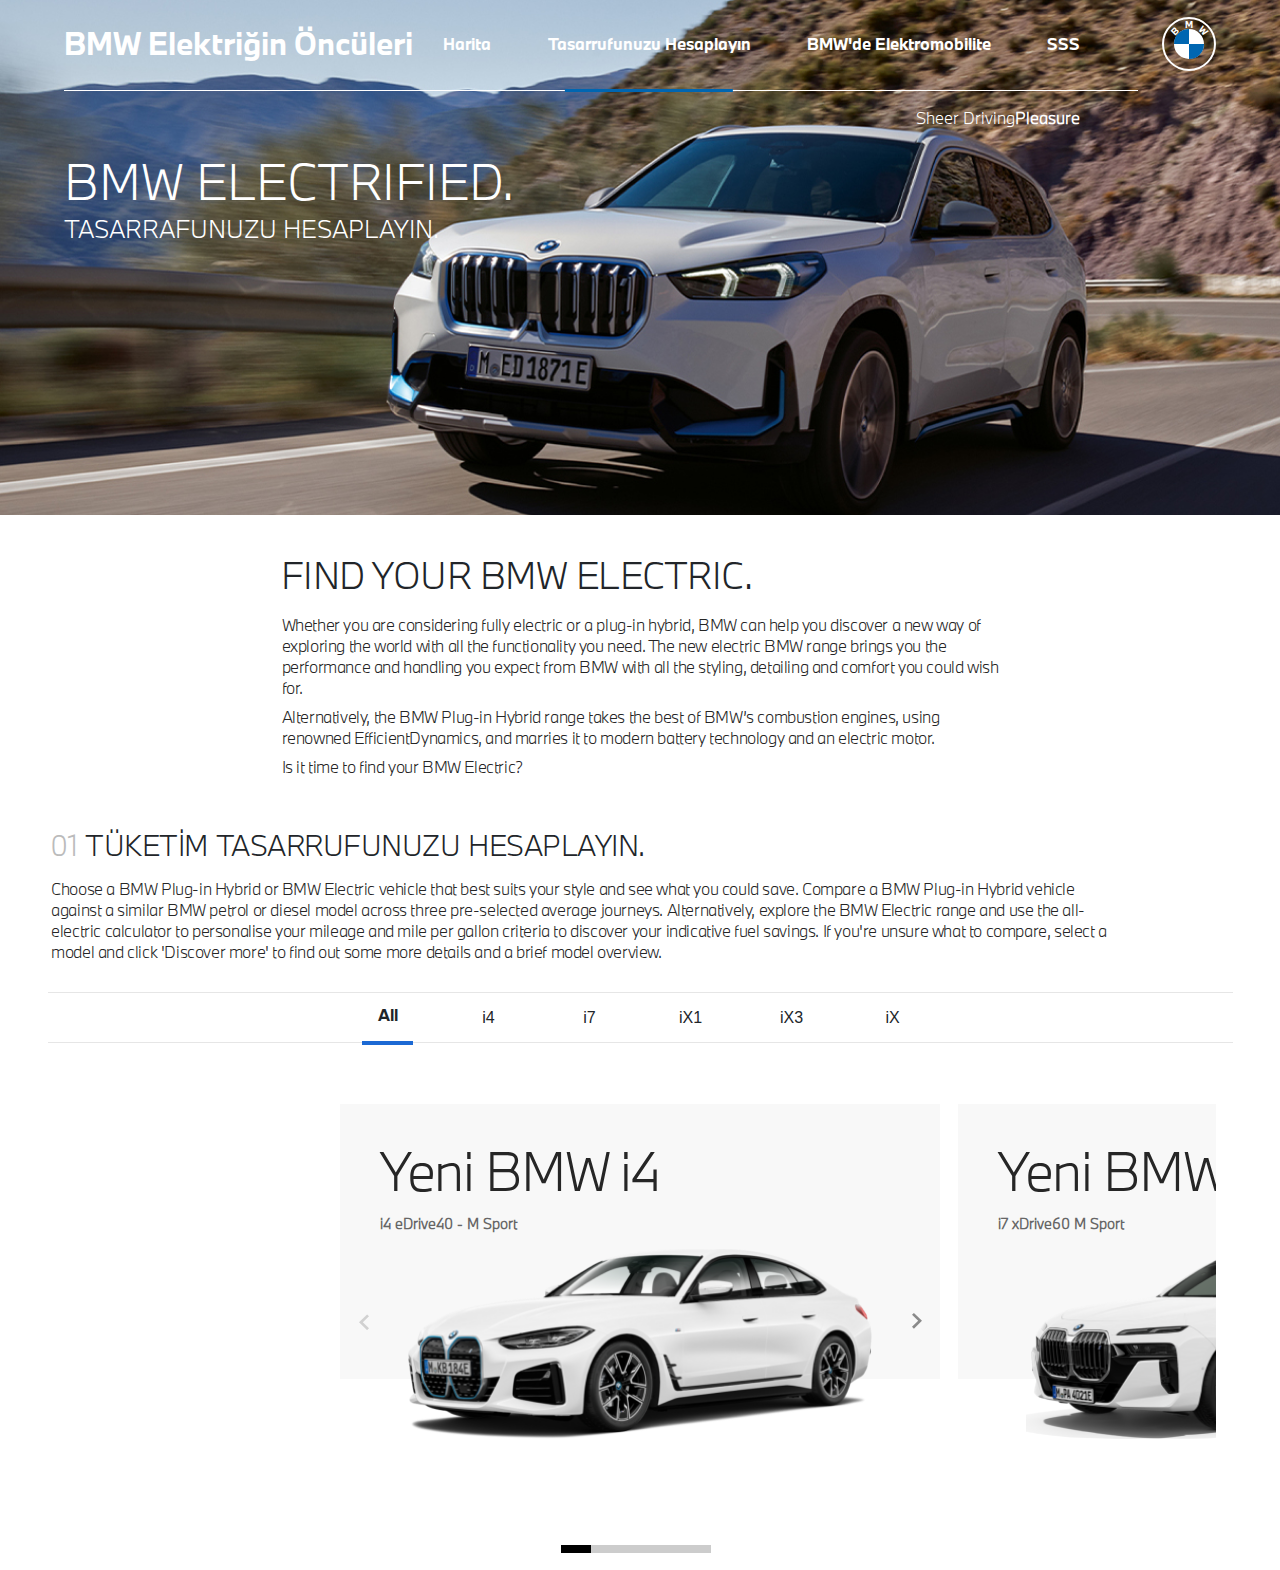
==== commit 69a34bdc: "swiper pagination fixed" ====
--- a/calculate-savings.html
+++ b/calculate-savings.html
@@ -207,7 +207,7 @@
                     <div id="parent-swiper-wrapper" class="swiper-wrapper">
                     </div>
                     <!-- If we need scrollbar -->
-                    <div class="swiper-scrollbar parent-swiper-scrollbar"></div>
+                    <div class="swiper-pagination"></div>
                 </div>
             </div>
         </section>
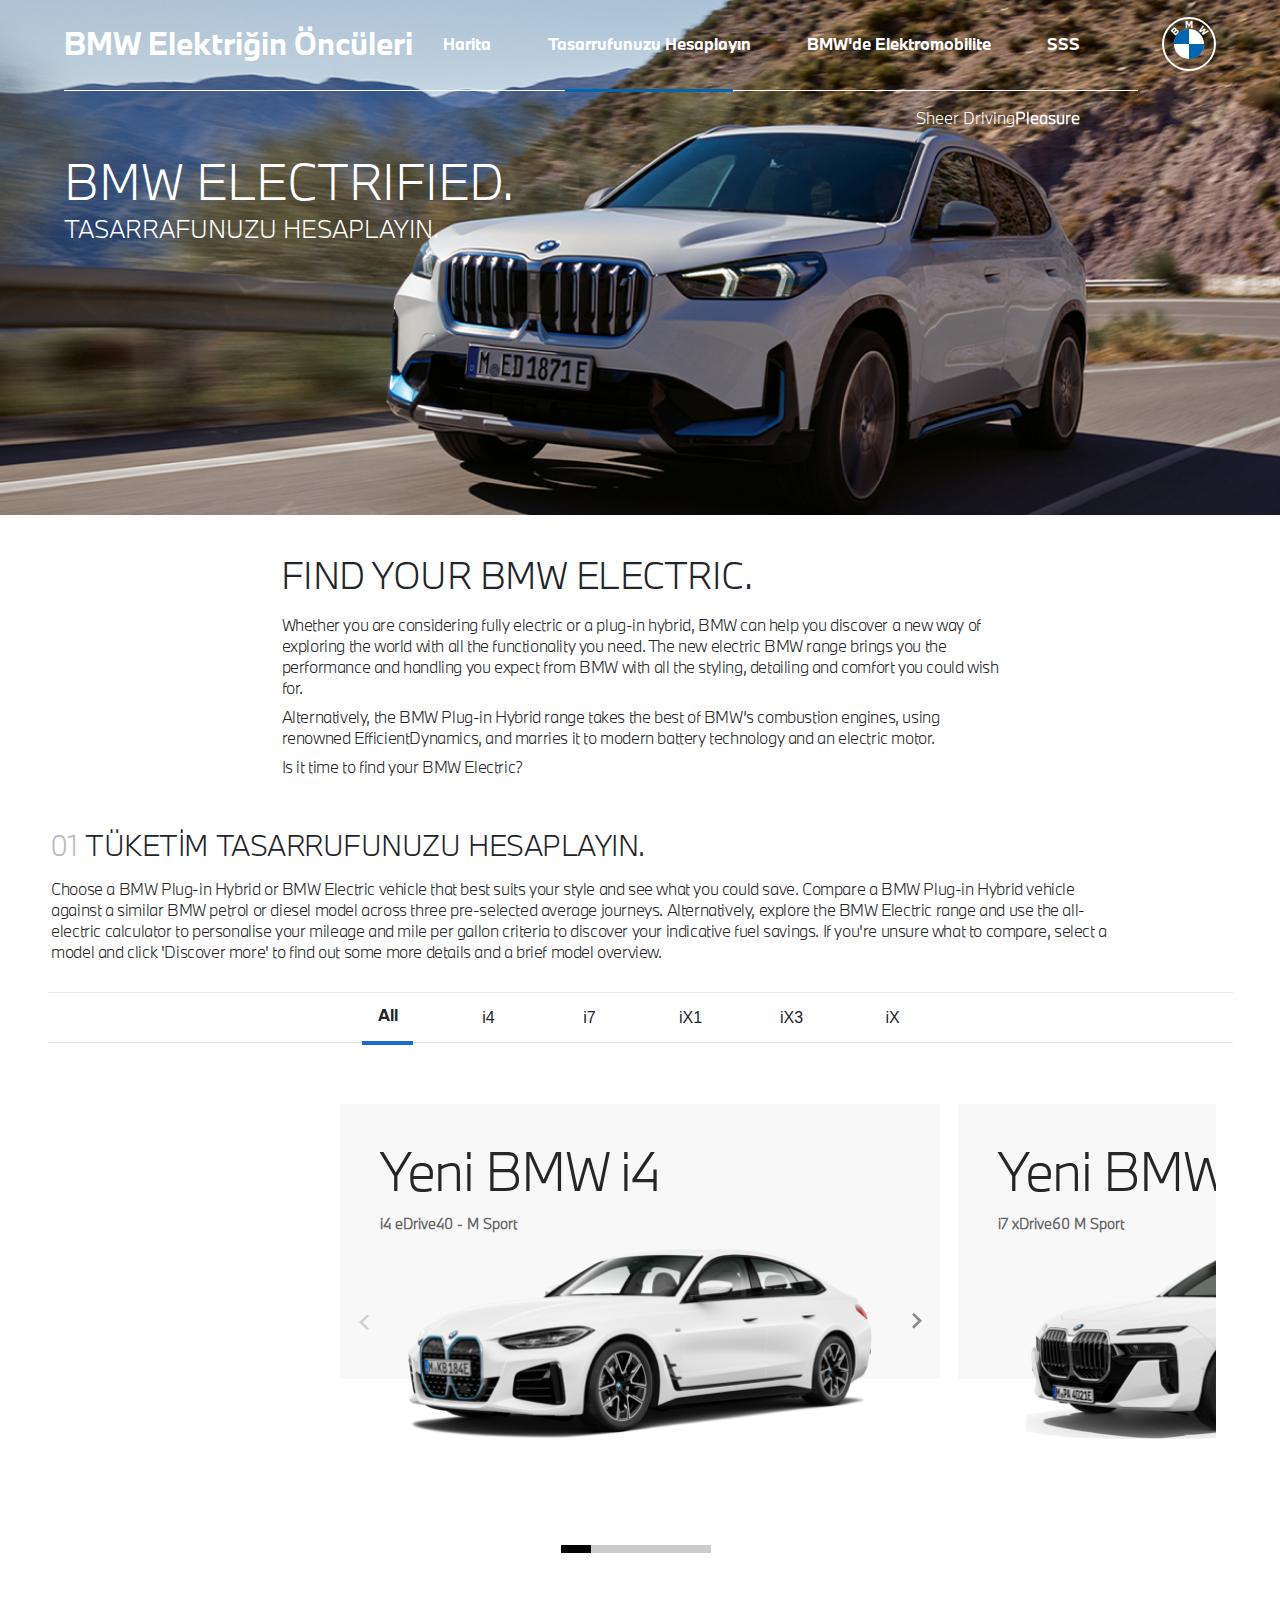
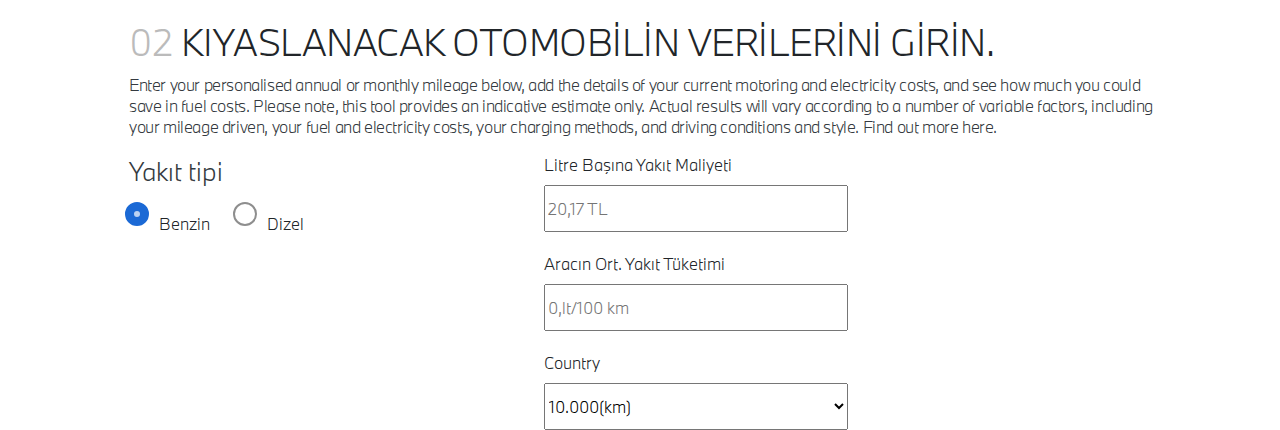
==== commit 9dbd3bca: "model detail completed, continue to section-02 part" ====
--- a/calculate-savings.html
+++ b/calculate-savings.html
@@ -180,24 +180,24 @@
         <section class="models-nav-section">
             <div class="models-nav-container d-flex justify-content-center">
                 <div class="models-nav d-flex justify-content-between align-items-center">
-                    <button autofocus onclick="showModel(this)" class="models-nav-item models-nav-item-active cursor-pointer">
+                    <div onclick="showModel(this)" class="models-nav-item models-nav-item-active cursor-pointer">
                         <a>All</a>
-                    </button>
-                    <button onclick="showModel(this)" class="models-nav-item cursor-pointer">
+                    </div>
+                    <div id="i4-nav-button" onclick="showModel(this)" class="models-nav-item cursor-pointer">
                         <a>i4</a>
-                    </button>
-                    <button onclick="showModel(this)" class="models-nav-item cursor-pointer">
+                    </div>
+                    <div id="i7-nav-button" onclick="showModel(this)" class="models-nav-item cursor-pointer">
                         <a>i7</a>
-                    </button>
-                    <button onclick="showModel(this)" class="models-nav-item cursor-pointer">
+                    </div>
+                    <div id="iX1-nav-button" onclick="showModel(this)" class="models-nav-item cursor-pointer">
                         <a>iX1</a>
-                    </button>
-                    <button onclick="showModel(this)" class="models-nav-item cursor-pointer">
+                    </div>
+                    <div id="iX3-nav-button" onclick="showModel(this)" class="models-nav-item cursor-pointer">
                         <a>iX3</a>
-                    </button>
-                    <button onclick="showModel(this)" class="models-nav-item cursor-pointer">
+                    </div>
+                    <div id="iX-nav-button" onclick="showModel(this)" class="models-nav-item cursor-pointer">
                         <a>iX</a>
-                    </button>
+                    </div>
                 </div>
             </div>
         </section>
@@ -205,9 +205,65 @@
             <div class="models-select-container">
                 <div class="swiper parent-slider">
                     <div id="parent-swiper-wrapper" class="swiper-wrapper">
+                        <!-- Filled in index.js -->
                     </div>
                     <!-- If we need scrollbar -->
                     <div class="swiper-pagination"></div>
+                </div>
+            </div>
+        </section>
+        <section id="model-detail-section">
+            <!-- Filled onclick in index.js-->
+        </section>
+        <section id="section-02">
+            <div class="group-02">
+                <div class="texts d-flex flex-column">
+                    <h2 class="title"><span>02</span> KIYASLANACAK OTOMOBİLİN VERİLERİNİ GİRİN.</h2>
+                    <p class="text text-dark">Enter your personalised annual or monthly mileage below, add the details
+                        of your current motoring and electricity costs, and see how much you could save in fuel
+                        costs. Please note, this tool provides an indicative estimate only. Actual results will vary
+                        according to a number of variable factors, including your mileage driven, your fuel and
+                        electricity costs, your charging methods, and driving conditions and style. <span>Find out more
+                            here.</span>
+                    </p>
+                </div>
+                <div class="comparing-oto-data-container">
+                    <div class="comparing-oto-inputs d-flex">
+                        <div class="fuel-type-inputs d-flex flex-column">
+                            <p class="text-dark">Yakıt tipi</p>
+                            <div class="d-flex">
+                                <div class="fuel-type-options">
+                                    <input type="radio" id="benzin" name="fuel-type" value="Benzin" checked>
+                                    <label for="benzin">Benzin</label>
+                                </div>
+                                <div class="fuel-type-options">
+                                    <input type="radio" id="dizel" name="fuel-type" value="Dizel">
+                                    <label for="dizel">Dizel</label>
+                                </div>
+                            </div>
+                        </div>
+                        <div class="rest-of-inputs d-flex flex-wrap">
+                                    <div class="d-flex flex-column">
+                                        <label for="fname">Litre Başına Yakıt Maliyeti</label>
+                                        <input type="text" id="fname" name="firstname" placeholder="20,17 TL">
+                                    </div>
+                                    <div class="d-flex flex-column">
+                                        <label for="lname">Aracın Ort. Yakıt Tüketimi</label>
+                                        <input type="text" id="lname" name="lastname" placeholder="0,lt/100 km">
+                                    </div>
+                                    <div class="d-flex flex-column">
+                                        <label for="country">Country</label>
+                                        <select id="country" name="country">
+                                            <option value="australia">10.000(km)</option>
+                                            <option value="canada">Canada</option>
+                                            <option value="usa">USA</option>
+                                        </select>
+                                    </div>
+                        </div>
+                    </div>
+                </div>
+                <div class="electrical-trip-data-container">
+
                 </div>
             </div>
         </section>
--- a/assets/css/style.css
+++ b/assets/css/style.css
@@ -5,6 +5,8 @@
 @import "./calculate-savings/section-01.css";
 @import "./calculate-savings/models-nav-section.css";
 @import "./calculate-savings/models-select-section.css";
+@import "./calculate-savings/model-detail-section.css";
+@import "./calculate-savings/section-02.css";
 
 
 @font-face {
